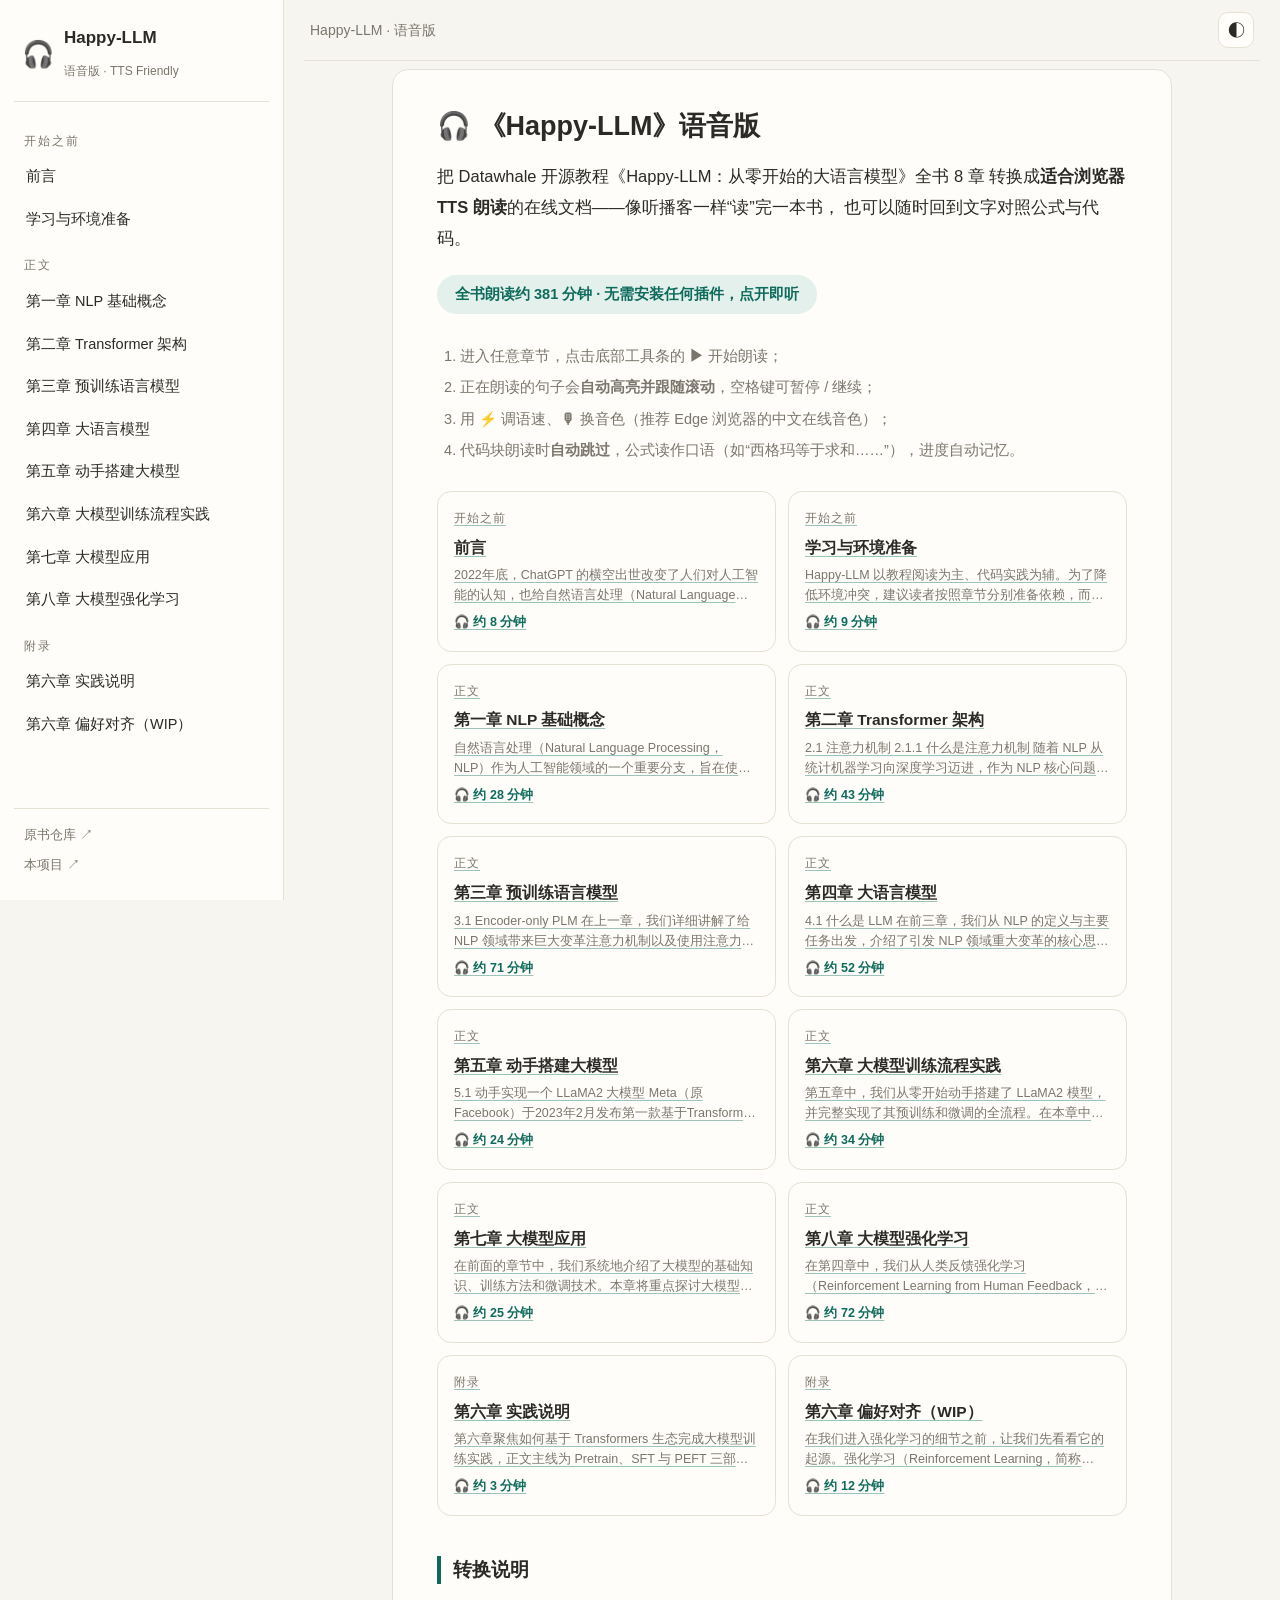
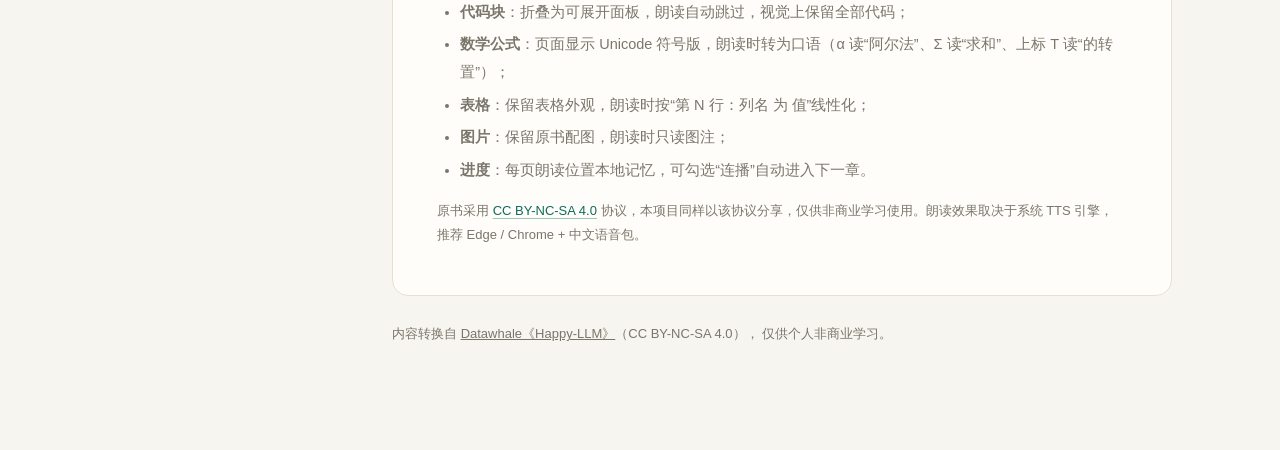
==== index.html @ 37170422 "Happy-LLM TTS 版：原书 docs 转 TTS 友好静态站点 - build.py：代码块折叠跳读、LaTeX 公式口语化（双语渲染）、表格线性化、   图片保留只读图注、站内链接改写、伪" ====
<!DOCTYPE html>
<html lang="zh-CN">
<head>
<meta charset="utf-8">
<meta name="viewport" content="width=device-width, initial-scale=1">
<title>Happy-LLM 语音版 · 适合网页 TTS 的在线文档</title>
<meta name="description" content="把 Datawhale《Happy-LLM：从零开始的大语言模型》教程转换成适合浏览器 TTS 朗读的在线文档：代码块自动跳过、公式口语化、表格线性化、逐句高亮、记忆进度。">
<link rel="icon" href="data:image/svg+xml,<svg xmlns='http://www.w3.org/2000/svg' viewBox='0 0 100 100'><text y='.9em' font-size='90'>🎧</text></svg>">
<link rel="stylesheet" href="assets/style.css">
</head>
<body data-page="index">
<div class="layout">
  <aside class="sidebar" id="sidebar">
    <a class="brand" href="index.html">
      <span class="brand-ico">🎧</span>
      <span class="brand-txt"><b>Happy-LLM</b><i>语音版 · TTS Friendly</i></span>
    </a>
    <nav class="nav">
<div class="nav-group">开始之前</div>
<a class="nav-link" href="preface.html">前言</a>
<a class="nav-link" href="setup.html">学习与环境准备</a>
<div class="nav-group">正文</div>
<a class="nav-link" href="chapter1.html">第一章 NLP 基础概念</a>
<a class="nav-link" href="chapter2.html">第二章 Transformer 架构</a>
<a class="nav-link" href="chapter3.html">第三章 预训练语言模型</a>
<a class="nav-link" href="chapter4.html">第四章 大语言模型</a>
<a class="nav-link" href="chapter5.html">第五章 动手搭建大模型</a>
<a class="nav-link" href="chapter6.html">第六章 大模型训练流程实践</a>
<a class="nav-link" href="chapter7.html">第七章 大模型应用</a>
<a class="nav-link" href="chapter8.html">第八章 大模型强化学习</a>
<div class="nav-group">附录</div>
<a class="nav-link" href="chapter6-notes.html">第六章 实践说明</a>
<a class="nav-link" href="chapter6-alignment.html">第六章 偏好对齐（WIP）</a>
</nav>
    <div class="side-foot">
      <a href="https://github.com/datawhalechina/happy-llm" target="_blank" rel="noopener">原书仓库 ↗</a>
      <a href="https://github.com/nongsia/hello-llm-tts" target="_blank" rel="noopener">本项目 ↗</a>
    </div>
  </aside>

  <main class="main">
    <header class="topbar">
      <button class="icon-btn" id="menu-btn" aria-label="打开目录">☰</button>
      <div class="crumb">Happy-LLM · 语音版</div>
      <button class="icon-btn" id="theme-btn" aria-label="切换深浅色">◐</button>
    </header>

    <article class="article home">
      <section class="hero">
        <h1>🎧 《Happy-LLM》语音版</h1>
        <p class="lead">把 Datawhale 开源教程《Happy-LLM：从零开始的大语言模型》全书 8 章
        转换成<b>适合浏览器 TTS 朗读</b>的在线文档——像听播客一样“读”完一本书，
        也可以随时回到文字对照公式与代码。</p>
        <div class="hero-stats">全书朗读约 <b>381</b> 分钟 · 无需安装任何插件，点开即听</div>
        <ol class="howto">
          <li>进入任意章节，点击底部工具条的 <b>▶</b> 开始朗读；</li>
          <li>正在朗读的句子会<b>自动高亮并跟随滚动</b>，空格键可暂停 / 继续；</li>
          <li>用 <b>⚡</b> 调语速、<b>🎙</b> 换音色（推荐 Edge 浏览器的中文在线音色）；</li>
          <li>代码块朗读时<b>自动跳过</b>，公式读作口语（如“西格玛等于求和……”），进度自动记忆。</li>
        </ol>
      </section>

      <section class="cards">
<a class="card" href="preface.html"><span class="card-group">开始之前</span><b class="card-title">前言</b><span class="card-desc">2022年底，ChatGPT 的横空出世改变了人们对人工智能的认知，也给自然语言处理（Natural Language Process，NLP）…</span><span class="card-time">🎧 约 8 分钟</span></a>
<a class="card" href="setup.html"><span class="card-group">开始之前</span><b class="card-title">学习与环境准备</b><span class="card-desc">Happy-LLM 以教程阅读为主、代码实践为辅。为了降低环境冲突，建议读者按照章节分别准备依赖，而不是在同一个环境中安装全部依赖。 第八章使用…</span><span class="card-time">🎧 约 9 分钟</span></a>
<a class="card" href="chapter1.html"><span class="card-group">正文</span><b class="card-title">第一章 NLP 基础概念</b><span class="card-desc">自然语言处理（Natural Language Processing，NLP）作为人工智能领域的一个重要分支，旨在使计算机能够理解和处理人类语言…</span><span class="card-time">🎧 约 28 分钟</span></a>
<a class="card" href="chapter2.html"><span class="card-group">正文</span><b class="card-title">第二章 Transformer 架构</b><span class="card-desc">2.1 注意力机制 2.1.1 什么是注意力机制 随着 NLP 从统计机器学习向深度学习迈进，作为 NLP 核心问题的文本表示方法也逐渐从统计学…</span><span class="card-time">🎧 约 43 分钟</span></a>
<a class="card" href="chapter3.html"><span class="card-group">正文</span><b class="card-title">第三章 预训练语言模型</b><span class="card-desc">3.1 Encoder-only PLM 在上一章，我们详细讲解了给 NLP 领域带来巨大变革注意力机制以及使用注意力机制搭建的模型 Trans…</span><span class="card-time">🎧 约 71 分钟</span></a>
<a class="card" href="chapter4.html"><span class="card-group">正文</span><b class="card-title">第四章 大语言模型</b><span class="card-desc">4.1 什么是 LLM 在前三章，我们从 NLP 的定义与主要任务出发，介绍了引发 NLP 领域重大变革的核心思想——注意力机制与 Transf…</span><span class="card-time">🎧 约 52 分钟</span></a>
<a class="card" href="chapter5.html"><span class="card-group">正文</span><b class="card-title">第五章 动手搭建大模型</b><span class="card-desc">5.1 动手实现一个 LLaMA2 大模型 Meta（原Facebook）于2023年2月发布第一款基于Transformer结构的大型语言模型…</span><span class="card-time">🎧 约 24 分钟</span></a>
<a class="card" href="chapter6.html"><span class="card-group">正文</span><b class="card-title">第六章 大模型训练流程实践</b><span class="card-desc">第五章中，我们从零开始动手搭建了 LLaMA2 模型，并完整实现了其预训练和微调的全流程。在本章中，我们将深入探讨大模型的训练流程实践，重点介绍…</span><span class="card-time">🎧 约 34 分钟</span></a>
<a class="card" href="chapter7.html"><span class="card-group">正文</span><b class="card-title">第七章 大模型应用</b><span class="card-desc">在前面的章节中，我们系统地介绍了大模型的基础知识、训练方法和微调技术。本章将重点探讨大模型在实际应用中的关键技术和框架，涵盖大模型评测、RAG（…</span><span class="card-time">🎧 约 25 分钟</span></a>
<a class="card" href="chapter8.html"><span class="card-group">正文</span><b class="card-title">第八章 大模型强化学习</b><span class="card-desc">在第四章中，我们从人类反馈强化学习（Reinforcement Learning from Human Feedback，RLHF）出发，介绍了…</span><span class="card-time">🎧 约 72 分钟</span></a>
<a class="card" href="chapter6-notes.html"><span class="card-group">附录</span><b class="card-title">第六章 实践说明</b><span class="card-desc">第六章聚焦如何基于 Transformers 生态完成大模型训练实践，正文主线为 Pretrain、SFT 与 PEFT 三部分，适合作为从手写…</span><span class="card-time">🎧 约 3 分钟</span></a>
<a class="card" href="chapter6-alignment.html"><span class="card-group">附录</span><b class="card-title">第六章 偏好对齐（WIP）</b><span class="card-desc">在我们进入强化学习的细节之前，让我们先看看它的起源。强化学习（Reinforcement Learning，简称RL）其实并不是什么新鲜事物。它…</span><span class="card-time">🎧 约 12 分钟</span></a>
      </section>

      <section class="notes">
        <h2>转换说明</h2>
        <ul>
          <li><b>代码块</b>：折叠为可展开面板，朗读自动跳过，视觉上保留全部代码；</li>
          <li><b>数学公式</b>：页面显示 Unicode 符号版，朗读时转为口语（α 读“阿尔法”、Σ 读“求和”、上标 T 读“的转置”）；</li>
          <li><b>表格</b>：保留表格外观，朗读时按“第 N 行：列名 为 值”线性化；</li>
          <li><b>图片</b>：保留原书配图，朗读时只读图注；</li>
          <li><b>进度</b>：每页朗读位置本地记忆，可勾选“连播”自动进入下一章。</li>
        </ul>
        <p class="license-note">原书采用 <a href="https://creativecommons.org/licenses/by-nc-sa/4.0/deed.zh" target="_blank" rel="noopener">CC BY-NC-SA 4.0</a>
        协议，本项目同样以该协议分享，仅供非商业学习使用。朗读效果取决于系统 TTS 引擎，
        推荐 Edge / Chrome + 中文语音包。</p>
      </section>
    </article>

    <footer class="foot">
      <p>内容转换自 <a href="https://github.com/datawhalechina/happy-llm" target="_blank" rel="noopener">Datawhale《Happy-LLM》</a>（CC BY-NC-SA 4.0），
      仅供个人非商业学习。</p>
    </footer>
  </main>
</div>
<div class="sidebar-mask" id="sidebar-mask" hidden></div>
<script src="assets/app.js"></script>
</body>
</html>
---- assets/style.css ----
/* Happy-LLM 语音版 · 样式 */
:root {
  --bg: #f7f5f0;
  --bg2: #fffdf9;
  --fg: #2c2a26;
  --muted: #7a766c;
  --line: #e6e1d5;
  --accent: #0e6b5c;
  --accent-soft: #e3f0ec;
  --hl: #ffe9a1;
  --code-bg: #f0eee7;
  --bar-bg: rgba(253, 251, 246, 0.96);
  --shadow: 0 10px 30px rgba(60, 50, 30, 0.12);
  --side-w: 284px;
}
html[data-theme="dark"] {
  --bg: #15171b;
  --bg2: #1c1f24;
  --fg: #d8d5cc;
  --muted: #94908a;
  --line: #2b2f36;
  --accent: #53b9a4;
  --accent-soft: #1d2b27;
  --hl: #4d4013;
  --code-bg: #22262d;
  --bar-bg: rgba(24, 26, 30, 0.96);
  --shadow: 0 10px 30px rgba(0, 0, 0, 0.5);
}
* { box-sizing: border-box; }
html { scroll-behavior: smooth; }
body {
  margin: 0;
  background: var(--bg);
  color: var(--fg);
  font-family: "Segoe UI", "PingFang SC", "Hiragino Sans GB", "Microsoft YaHei", "Noto Sans CJK SC", sans-serif;
  font-size: 17px;
  line-height: 1.9;
}

/* ---------- 布局 ---------- */
.layout { min-height: 100vh; }
.sidebar {
  position: fixed; inset: 0 auto 0 0; width: var(--side-w);
  background: var(--bg2); border-right: 1px solid var(--line);
  display: flex; flex-direction: column; gap: 6px;
  padding: 18px 14px; overflow-y: auto; z-index: 40;
}
.main { margin-left: var(--side-w); padding: 0 20px 90px; }

.brand { display: flex; align-items: center; gap: 10px; text-decoration: none; color: var(--fg); padding: 4px 8px 14px; border-bottom: 1px solid var(--line); margin-bottom: 8px; }
.brand-ico { font-size: 26px; }
.brand-txt b { display: block; font-size: 17px; }
.brand-txt i { font-style: normal; font-size: 12px; color: var(--muted); }

.nav-group { font-size: 12px; letter-spacing: 2px; color: var(--muted); margin: 14px 10px 4px; }
.nav-link {
  display: block; padding: 7px 12px; margin: 1px 0; border-radius: 9px;
  color: var(--fg); text-decoration: none; font-size: 14.5px;
}
.nav-link:hover { background: var(--accent-soft); }
.nav-link.active { background: var(--accent); color: #fff; font-weight: 600; }
html[data-theme="dark"] .nav-link.active { color: #10201c; }
.side-foot { margin-top: auto; padding: 14px 10px 4px; border-top: 1px solid var(--line); display: flex; flex-direction: column; gap: 6px; }
.side-foot a { font-size: 13px; color: var(--muted); text-decoration: none; }
.side-foot a:hover { color: var(--accent); }

.topbar {
  position: sticky; top: 0; z-index: 30;
  display: flex; align-items: center; gap: 12px;
  padding: 12px 6px; margin-bottom: 8px;
  background: color-mix(in srgb, var(--bg) 88%, transparent);
  backdrop-filter: blur(8px);
  border-bottom: 1px solid var(--line);
}
.crumb { flex: 1; font-size: 14px; color: var(--muted); overflow: hidden; text-overflow: ellipsis; white-space: nowrap; }
.icon-btn {
  border: 1px solid var(--line); background: var(--bg2); color: var(--fg);
  width: 36px; height: 36px; border-radius: 10px; font-size: 17px; cursor: pointer;
}
.icon-btn:hover { border-color: var(--accent); color: var(--accent); }
#menu-btn { display: none; }

/* ---------- 正文 ---------- */
.article {
  max-width: 780px; margin: 0 auto;
  background: var(--bg2); border: 1px solid var(--line); border-radius: 16px;
  padding: 40px 48px 46px;
}
.article h1 { font-size: 27px; line-height: 1.5; margin: 4px 0 6px; }
.article h2 { font-size: 21px; margin: 2.1em 0 0.7em; padding-left: 12px; border-left: 4px solid var(--accent); line-height: 1.5; }
.article h3 { font-size: 18.5px; margin: 1.8em 0 0.6em; }
.article h4 { font-size: 17px; margin: 1.5em 0 0.5em; }
.article p { margin: 0.85em 0; }
.article a { color: var(--accent); text-decoration: underline; text-decoration-color: color-mix(in srgb, var(--accent) 40%, transparent); text-underline-offset: 3px; }
.article ul, .article ol { padding-left: 1.6em; }
.article li { margin: 0.35em 0; }
.article hr { border: 0; border-top: 1px dashed var(--line); margin: 2em 0; }
.article blockquote {
  margin: 1em 0; padding: 8px 18px; border-left: 4px solid var(--accent);
  background: var(--accent-soft); border-radius: 0 10px 10px 0; color: var(--muted);
}
.article code {
  font-family: "Cascadia Code", Consolas, "JetBrains Mono", monospace;
  background: var(--code-bg); border-radius: 5px; padding: 1px 6px; font-size: 0.88em;
}

/* 逐句朗读 span */
.article .s { border-radius: 4px; }
.article .s.reading, .article .s-virtual.reading {
  background: var(--hl); box-shadow: 0 0 0 3px var(--hl);
}
html[data-theme="dark"] .article .s.reading, html[data-theme="dark"] .article .s-virtual.reading { color: #f4efe2; }

/* 目录 */
.toc { margin: 10px 0 4px; }
.toc details { border: 1px solid var(--line); border-radius: 10px; padding: 8px 16px; background: var(--bg); }
.toc summary { cursor: pointer; color: var(--muted); font-size: 14px; }
.toc ul { list-style: none; margin: 8px 0 4px; padding: 0; }
.toc li.lv3 { padding-left: 1.4em; }
.toc a { text-decoration: none; font-size: 14.5px; color: var(--fg); }
.toc a:hover { color: var(--accent); }

/* 公式 */
.formula { display: inline-block; margin: 0 2px; }
.formula code { background: color-mix(in srgb, var(--accent-soft) 70%, transparent); color: var(--fg); padding: 1px 7px; border-radius: 6px; white-space: normal; word-break: break-all; }
.f-display { display: block; margin: 14px auto; text-align: center; }
.f-display code { font-size: 1.02em; padding: 10px 22px; display: inline-block; border: 1px dashed color-mix(in srgb, var(--accent) 45%, transparent); border-radius: 10px; }

/* 代码块 */
.codeblock { margin: 14px 0; border: 1px solid var(--line); border-radius: 12px; background: var(--code-bg); }
.codeblock summary {
  cursor: pointer; padding: 10px 16px; user-select: none;
  display: flex; align-items: center; gap: 10px; font-size: 13.5px; color: var(--muted);
}
.codeblock summary .lang { font-weight: 700; color: var(--accent); }
.codeblock[open] summary { border-bottom: 1px solid var(--line); }
.codeblock pre { margin: 0; padding: 16px; overflow-x: auto; }
.codeblock code { background: transparent; padding: 0; font-size: 13.5px; line-height: 1.65; }

/* 图片 */
.figure { margin: 20px auto; text-align: center; }
.figure img { max-width: 100%; height: auto; border-radius: 10px; border: 1px solid var(--line); background: #fff; }
.figure figcaption { font-size: 14px; color: var(--muted); margin-top: 8px; }
.figure-missing { color: var(--muted); font-size: 14px; border: 1px dashed var(--line); border-radius: 10px; padding: 10px; }

/* 表格 */
.table-wrap { overflow-x: auto; margin: 16px 0; }
.article table { border-collapse: collapse; width: 100%; font-size: 14.5px; }
.article th, .article td { border: 1px solid var(--line); padding: 8px 12px; text-align: left; vertical-align: top; }
.article th { background: var(--accent-soft); white-space: nowrap; }
.article tr:nth-child(even) td { background: color-mix(in srgb, var(--bg) 55%, transparent); }

/* 翻页 */
.pager { max-width: 780px; margin: 18px auto 0; display: flex; gap: 12px; }
.pager-link {
  flex: 1; display: flex; flex-direction: column; gap: 2px; text-decoration: none;
  border: 1px solid var(--line); background: var(--bg2); border-radius: 12px; padding: 12px 16px;
}
.pager-link span { font-size: 12px; color: var(--muted); }
.pager-link b { color: var(--accent); font-size: 14.5px; }
.pager-link:hover { border-color: var(--accent); }
.pager-link.next { text-align: right; margin-left: auto; }

.foot { max-width: 780px; margin: 26px auto 0; color: var(--muted); font-size: 13px; }
.foot a { color: var(--muted); }

/* ---------- 朗读工具条 ---------- */
.readerbar {
  position: fixed; left: 50%; bottom: 16px; transform: translateX(-50%);
  width: min(960px, calc(100vw - 24px));
  display: flex; align-items: center; gap: 8px; flex-wrap: wrap; justify-content: center;
  background: var(--bar-bg); backdrop-filter: blur(10px);
  border: 1px solid var(--line); border-radius: 16px; box-shadow: var(--shadow);
  padding: 8px 12px; z-index: 60;
}
.rb-btn {
  border: 1px solid var(--line); background: var(--bg2); color: var(--fg);
  min-width: 38px; height: 38px; border-radius: 10px; font-size: 15px; cursor: pointer;
}
.rb-btn:hover { border-color: var(--accent); color: var(--accent); }
.rb-play { background: var(--accent); color: #fff; border-color: var(--accent); font-size: 17px; min-width: 46px; }
html[data-theme="dark"] .rb-play { color: #10201c; }
.rb-play:hover { color: #fff; }
html[data-theme="dark"] .rb-play:hover { color: #10201c; }
.rb-progress { display: flex; flex-direction: column; gap: 3px; min-width: 150px; flex: 1; max-width: 260px; }
.rb-bar { height: 5px; border-radius: 4px; background: var(--line); overflow: hidden; }
.rb-bar i { display: block; height: 100%; width: 0; background: var(--accent); transition: width .3s; }
.rb-info { font-size: 11.5px; color: var(--muted); white-space: nowrap; overflow: hidden; text-overflow: ellipsis; }
.rb-field { display: flex; align-items: center; gap: 4px; font-size: 14px; color: var(--muted); }
.rb-field select {
  border: 1px solid var(--line); background: var(--bg2); color: var(--fg);
  border-radius: 8px; height: 34px; max-width: 150px; font-size: 13px;
}
.rb-auto { display: flex; align-items: center; gap: 5px; font-size: 13px; color: var(--muted); cursor: pointer; white-space: nowrap; }
.rb-close { border: 0; background: transparent; color: var(--muted); }
.reader-chip {
  position: fixed; right: 18px; bottom: 18px; z-index: 60;
  border: 0; background: var(--accent); color: #fff; font-size: 15px;
  padding: 12px 20px; border-radius: 999px; box-shadow: var(--shadow); cursor: pointer;
}
html[data-theme="dark"] .reader-chip { color: #10201c; }
.toast {
  position: fixed; left: 50%; bottom: 84px; transform: translateX(-50%);
  background: var(--fg); color: var(--bg2); font-size: 13.5px;
  padding: 8px 18px; border-radius: 999px; z-index: 70; opacity: .95;
}

/* ---------- 首页 ---------- */
.article.home { padding: 36px 44px; }
.hero h1 { margin-top: 0; }
.lead { font-size: 16.5px; color: var(--fg); }
.hero-stats {
  display: inline-block; background: var(--accent-soft); color: var(--accent);
  border-radius: 999px; padding: 6px 18px; font-size: 14.5px; font-weight: 600; margin: 6px 0 14px;
}
.howto { color: var(--muted); font-size: 14.5px; }
.howto li { margin: 4px 0; }
.cards { display: grid; grid-template-columns: repeat(auto-fill, minmax(230px, 1fr)); gap: 12px; margin-top: 26px; }
.card {
  display: flex; flex-direction: column; gap: 6px; text-decoration: none;
  border: 1px solid var(--line); border-radius: 14px; padding: 16px; background: var(--bg2);
  transition: transform .15s, border-color .15s;
}
.card:hover { transform: translateY(-2px); border-color: var(--accent); }
.card-group { font-size: 11.5px; letter-spacing: 1px; color: var(--muted); }
.card-title { font-size: 15.5px; color: var(--fg); line-height: 1.5; }
.card-desc {
  font-size: 12.5px; color: var(--muted); line-height: 1.6;
  display: -webkit-box; -webkit-line-clamp: 2; -webkit-box-orient: vertical; overflow: hidden;
}
.card-time { font-size: 12.5px; color: var(--accent); font-weight: 600; }
.notes { margin-top: 30px; }
.notes h2 { font-size: 19px; }
.notes ul { color: var(--muted); font-size: 14.5px; }
.license-note { color: var(--muted); font-size: 13px; }

/* 遮罩 & 响应式 */
.sidebar-mask { position: fixed; inset: 0; background: rgba(0,0,0,.4); z-index: 35; }
@media (max-width: 960px) {
  .sidebar { transform: translateX(-100%); transition: transform .25s; }
  body.sidebar-open .sidebar { transform: none; }
  .main { margin-left: 0; }
  #menu-btn { display: block; }
  .article { padding: 24px 20px 34px; border-radius: 12px; }
  .article.home { padding: 24px 20px; }
  .rb-field select { max-width: 104px; }
  .rb-auto { display: none; }
}
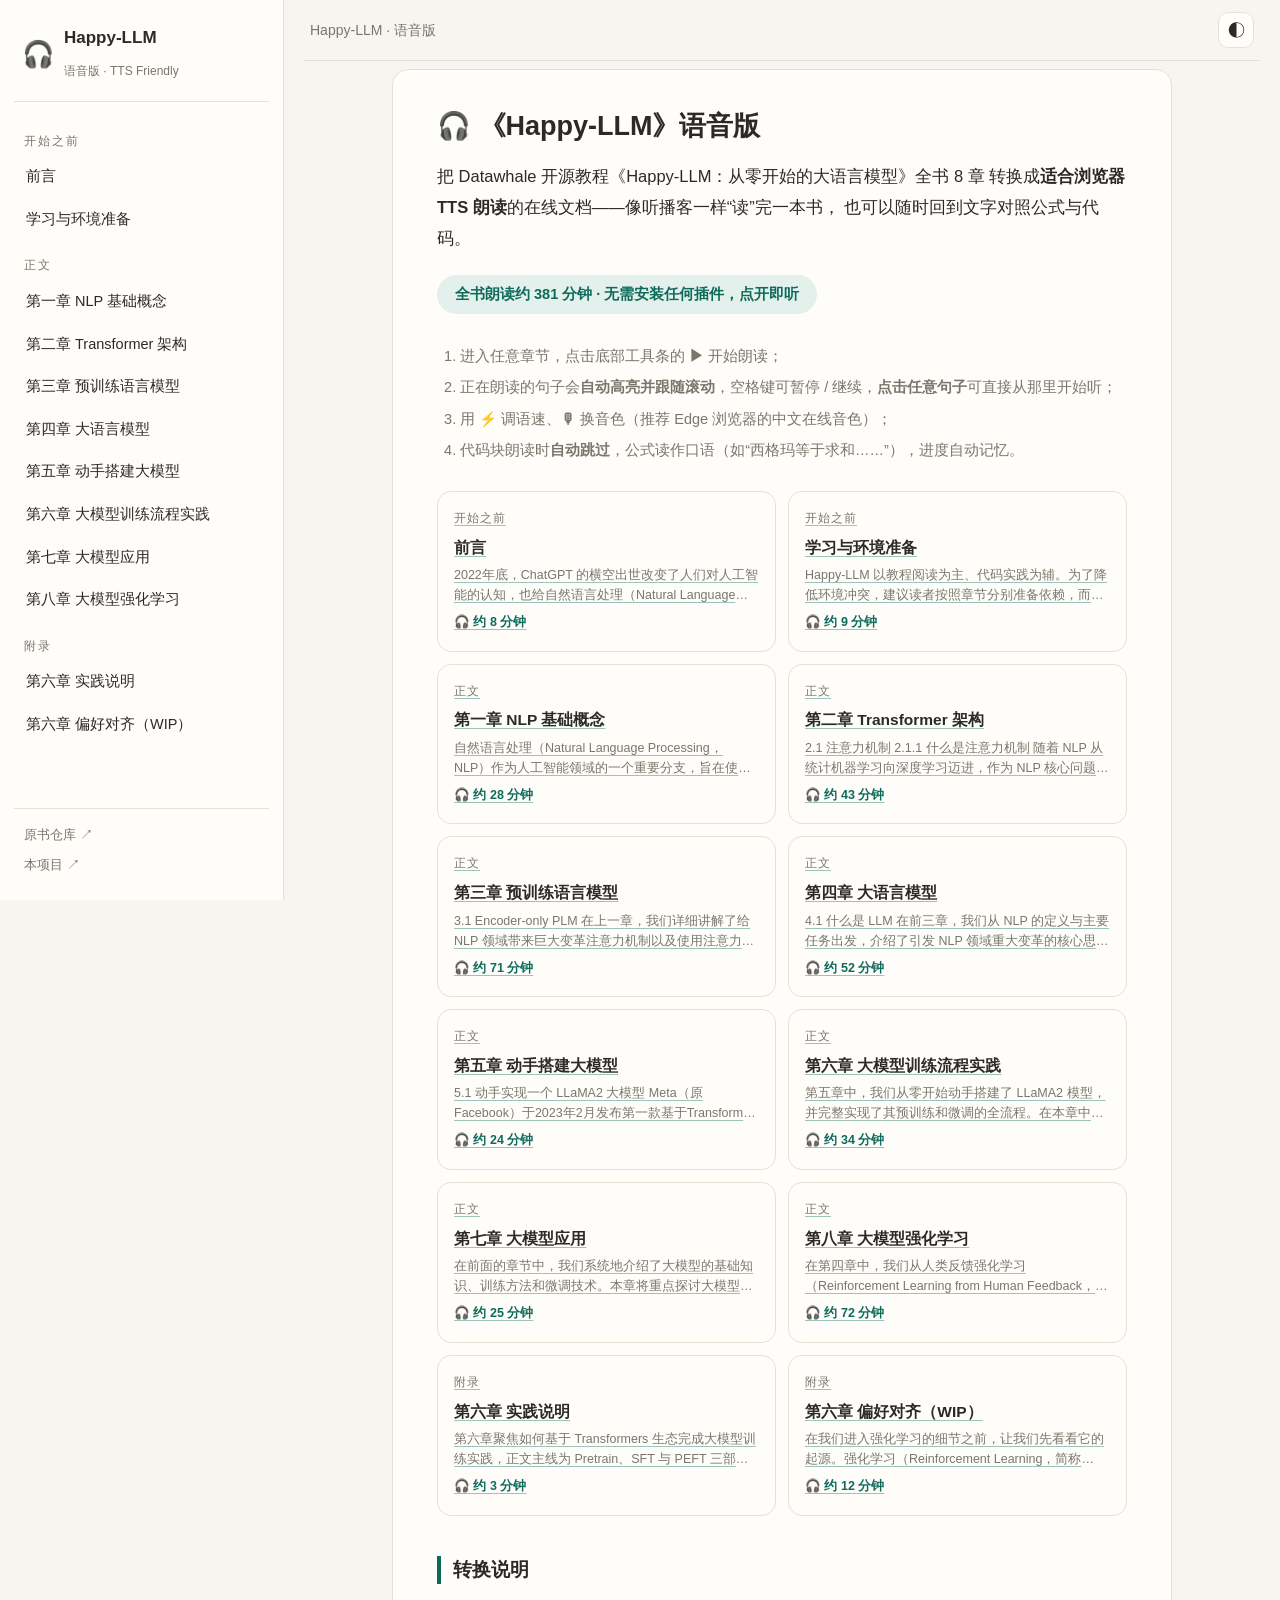
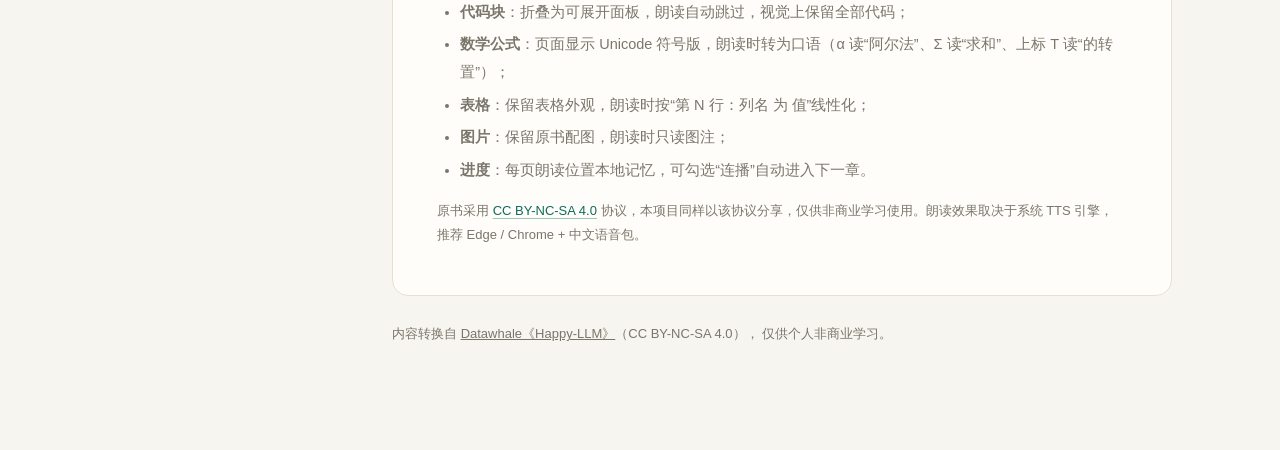
==== commit bc97cabb: "朗读器：点击任意句子/公式/表格可从该处开始朗读 - 句子 span 与 data-tts 元素记录首个分段号，点击即 seek 播放 - 选中文本时不触发跳转；点击链接不劫持 - hover 高亮提" ====
--- a/index.html
+++ b/index.html
@@ -54,7 +54,7 @@
         <div class="hero-stats">全书朗读约 <b>381</b> 分钟 · 无需安装任何插件，点开即听</div>
         <ol class="howto">
           <li>进入任意章节，点击底部工具条的 <b>▶</b> 开始朗读；</li>
-          <li>正在朗读的句子会<b>自动高亮并跟随滚动</b>，空格键可暂停 / 继续；</li>
+          <li>正在朗读的句子会<b>自动高亮并跟随滚动</b>，空格键可暂停 / 继续，<b>点击任意句子</b>可直接从那里开始听；</li>
           <li>用 <b>⚡</b> 调语速、<b>🎙</b> 换音色（推荐 Edge 浏览器的中文在线音色）；</li>
           <li>代码块朗读时<b>自动跳过</b>，公式读作口语（如“西格玛等于求和……”），进度自动记忆。</li>
         </ol>
--- a/assets/style.css
+++ b/assets/style.css
@@ -105,11 +105,17 @@
 }
 
 /* 逐句朗读 span */
-.article .s { border-radius: 4px; }
+.article .s { border-radius: 4px; cursor: pointer; }
+.article .s:hover { background: color-mix(in srgb, var(--hl) 40%, transparent); }
 .article .s.reading, .article .s-virtual.reading {
   background: var(--hl); box-shadow: 0 0 0 3px var(--hl);
 }
 html[data-theme="dark"] .article .s.reading, html[data-theme="dark"] .article .s-virtual.reading { color: #f4efe2; }
+.article [data-tts] { cursor: pointer; border-radius: 8px; }
+.article .table-wrap:hover, .article .f-display:hover {
+  outline: 2px dashed color-mix(in srgb, var(--accent) 55%, transparent);
+  outline-offset: 3px;
+}
 
 /* 目录 */
 .toc { margin: 10px 0 4px; }
